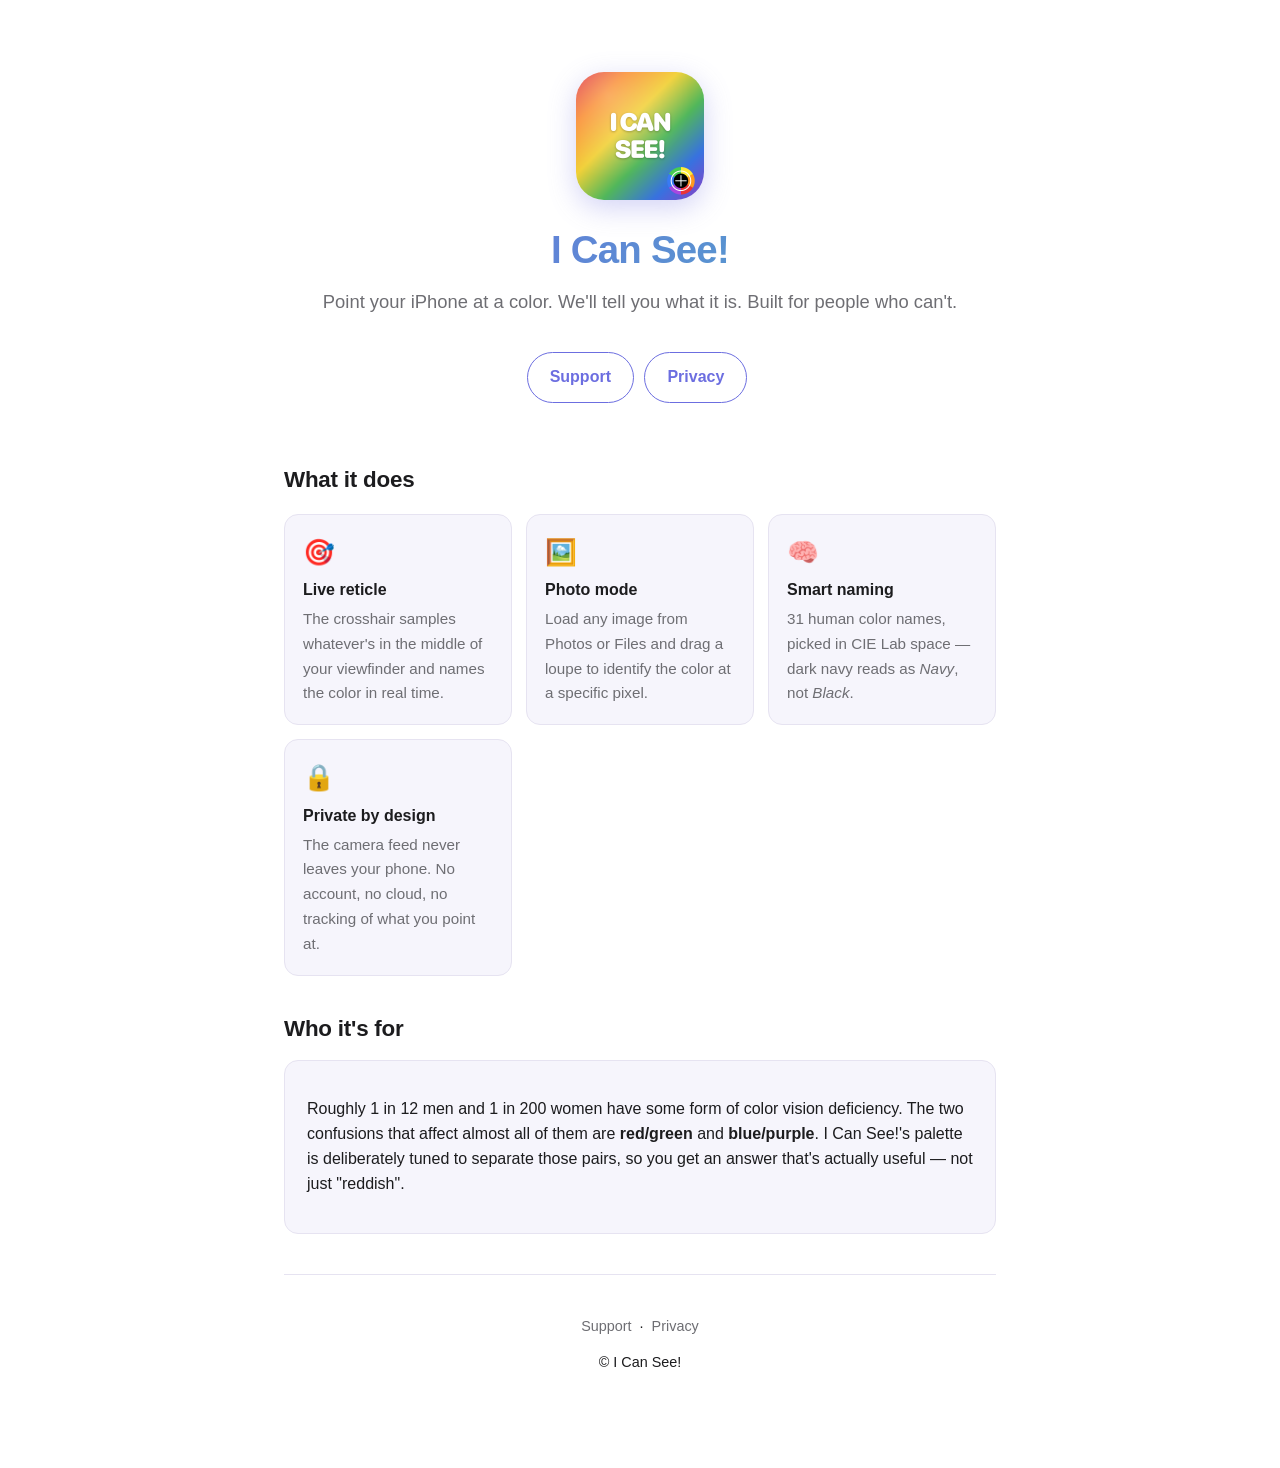
==== docs/index.html @ 4602d90d "Initial commit: I Can See! v1.0 A colorblind-friendly color identifier for iPhone. Live camera sampl" ====
<!DOCTYPE html>
<html lang="en">
<head>
<meta charset="UTF-8">
<meta name="viewport" content="width=device-width, initial-scale=1.0">
<title>I Can See!</title>
<meta name="description" content="A colorblind-friendly color identifier for iPhone. Aim your camera or load a photo — I Can See! names what you're looking at.">
<link rel="icon" href="icon.png">
<link rel="apple-touch-icon" href="icon.png">
<link rel="stylesheet" href="_shared.css">
</head>
<body>
<div class="wrap">

<header class="hero">
    <img class="icon" src="icon.png" alt="I Can See! app icon">
    <h1>I Can See!</h1>
    <p class="tagline">Point your iPhone at a color. We'll tell you what it is. Built for people who can't.</p>
    <p>
        <a class="cta secondary" href="support.html">Support</a>
        <a class="cta secondary" href="privacy.html">Privacy</a>
    </p>
</header>

<h2>What it does</h2>
<div class="features">
    <div class="feature"><span class="emoji">🎯</span><strong>Live reticle</strong><span>The crosshair samples whatever's in the middle of your viewfinder and names the color in real time.</span></div>
    <div class="feature"><span class="emoji">🖼️</span><strong>Photo mode</strong><span>Load any image from Photos or Files and drag a loupe to identify the color at a specific pixel.</span></div>
    <div class="feature"><span class="emoji">🧠</span><strong>Smart naming</strong><span>31 human color names, picked in CIE Lab space — dark navy reads as <em>Navy</em>, not <em>Black</em>.</span></div>
    <div class="feature"><span class="emoji">🔒</span><strong>Private by design</strong><span>The camera feed never leaves your phone. No account, no cloud, no tracking of what you point at.</span></div>
</div>

<h2>Who it's for</h2>
<div class="card">
    <p>
        Roughly 1 in 12 men and 1 in 200 women have some form of color vision deficiency. The two confusions that affect almost all of them are <strong>red/green</strong> and <strong>blue/purple</strong>. I Can See!'s palette is deliberately tuned to separate those pairs, so you get an answer that's actually useful &mdash; not just "reddish".
    </p>
</div>

<hr>
<footer>
    <p>
        <a href="support.html">Support</a> &nbsp;&middot;&nbsp;
        <a href="privacy.html">Privacy</a>
    </p>
    <p>&copy; I Can See!</p>
</footer>

</div>
</body>
</html>
---- docs/_shared.css ----
/* Shared stylesheet for I Am Mindful pages */
:root {
    --bg: #ffffff;
    --fg: #1c1c1e;
    --muted: #6e6e73;
    --accent: #6C6EE0;
    --accent-2: #4DA9C7;
    --card: #f6f5fc;
    --border: #e6e3f1;
}
@media (prefers-color-scheme: dark) {
    :root {
        --bg: #0f0d1a;
        --fg: #f5f5f7;
        --muted: #a8a3b8;
        --accent: #9B9AF0;
        --accent-2: #6FC5DD;
        --card: #181530;
        --border: #2a253f;
    }
}
* { box-sizing: border-box; }
html { scroll-behavior: smooth; }
body {
    margin: 0;
    font-family: -apple-system, BlinkMacSystemFont, "SF Pro Text", "Helvetica Neue", Helvetica, Arial, sans-serif;
    background: var(--bg);
    color: var(--fg);
    line-height: 1.55;
    -webkit-font-smoothing: antialiased;
}
.wrap {
    max-width: 760px;
    margin: 0 auto;
    padding: 48px 24px 80px;
}
header.hero {
    text-align: center;
    padding: 24px 0 8px;
}
header.hero img.icon {
    width: 128px;
    height: 128px;
    border-radius: 28px;
    box-shadow: 0 8px 28px rgba(108, 110, 224, 0.30);
    display: block;
    margin: 0 auto 20px;
}
h1 {
    font-size: 2.4rem;
    font-weight: 800;
    margin: 0 0 8px;
    letter-spacing: -0.02em;
    background: linear-gradient(120deg, var(--accent), var(--accent-2));
    -webkit-background-clip: text;
    background-clip: text;
    color: transparent;
}
h2 {
    font-size: 1.4rem;
    font-weight: 700;
    margin: 36px 0 12px;
    letter-spacing: -0.01em;
}
h3 {
    font-size: 1.05rem;
    font-weight: 700;
    margin: 24px 0 6px;
}
p, li { color: var(--fg); }
.tagline {
    font-size: 1.15rem;
    color: var(--muted);
    margin: 0 0 28px;
}
a {
    color: var(--accent);
    text-decoration: none;
}
a:hover { text-decoration: underline; }
.card {
    background: var(--card);
    border: 1px solid var(--border);
    border-radius: 14px;
    padding: 20px 22px;
    margin: 14px 0;
}
.cta {
    display: inline-block;
    background: var(--accent);
    color: white !important;
    padding: 12px 22px;
    border-radius: 999px;
    font-weight: 600;
    margin: 8px 6px 0 0;
}
.cta.secondary {
    background: transparent;
    color: var(--accent) !important;
    border: 1px solid var(--accent);
}
.cta:hover { text-decoration: none; opacity: 0.92; }
.features {
    display: grid;
    grid-template-columns: repeat(auto-fit, minmax(220px, 1fr));
    gap: 14px;
    margin: 16px 0;
}
.feature {
    background: var(--card);
    border: 1px solid var(--border);
    border-radius: 14px;
    padding: 18px;
}
.feature .emoji {
    font-size: 1.6rem;
    display: block;
    margin-bottom: 6px;
}
.feature strong { display: block; margin-bottom: 4px; }
.feature span { color: var(--muted); font-size: 0.95rem; }
ul { padding-left: 20px; }
li { margin: 6px 0; }
hr {
    border: 0;
    border-top: 1px solid var(--border);
    margin: 40px 0;
}
footer {
    color: var(--muted);
    font-size: 0.9rem;
    text-align: center;
    margin-top: 40px;
}
footer a { color: var(--muted); }
details.faq {
    background: var(--card);
    border: 1px solid var(--border);
    border-radius: 12px;
    padding: 14px 18px;
    margin: 10px 0;
}
details.faq[open] { background: var(--card); }
details.faq summary {
    cursor: pointer;
    font-weight: 600;
    list-style: none;
}
details.faq summary::-webkit-details-marker { display: none; }
details.faq summary::after {
    content: "+";
    float: right;
    color: var(--muted);
    font-weight: 400;
    transition: transform 0.15s ease;
}
details.faq[open] summary::after {
    content: "–";
}
details.faq p { margin: 10px 0 0; color: var(--muted); }
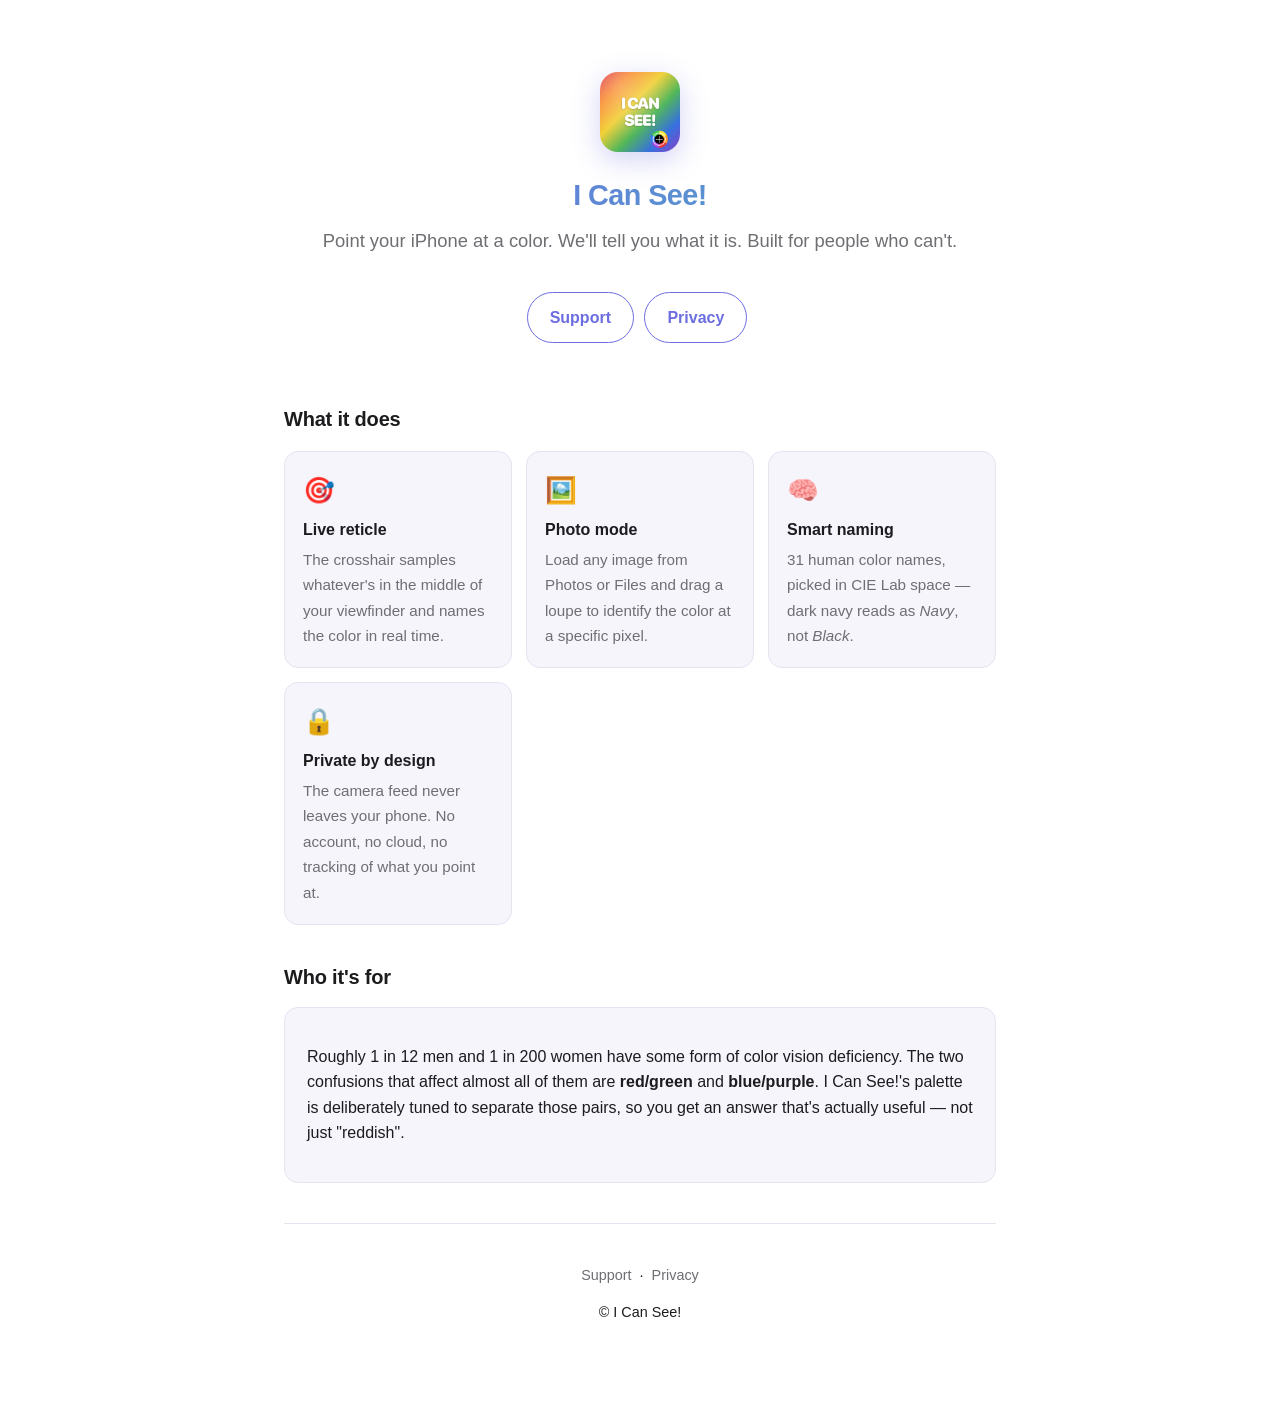
==== commit b35ad7d9: "Fix icon rendering: add inline styles as fallback" ====
--- a/docs/index.html
+++ b/docs/index.html
@@ -13,7 +13,7 @@
 <div class="wrap">
 
 <header class="hero">
-    <img class="icon" src="icon.png" alt="I Can See! app icon">
+    <img class="icon" src="icon.png" style="width:80px;height:80px;border-radius:18px;" alt="I Can See! app icon">
     <h1>I Can See!</h1>
     <p class="tagline">Point your iPhone at a color. We'll tell you what it is. Built for people who can't.</p>
     <p>
--- a/docs/_shared.css
+++ b/docs/_shared.css
@@ -26,7 +26,8 @@
     font-family: -apple-system, BlinkMacSystemFont, "SF Pro Text", "Helvetica Neue", Helvetica, Arial, sans-serif;
     background: var(--bg);
     color: var(--fg);
-    line-height: 1.55;
+    font-size: 16px;
+    line-height: 1.6;
     -webkit-font-smoothing: antialiased;
 }
 .wrap {
@@ -39,15 +40,16 @@
     padding: 24px 0 8px;
 }
 header.hero img.icon {
-    width: 128px;
-    height: 128px;
+    width: 80px;
+    height: 80px;
     border-radius: 28px;
     box-shadow: 0 8px 28px rgba(108, 110, 224, 0.30);
     display: block;
+    max-width: 80px;
     margin: 0 auto 20px;
 }
 h1 {
-    font-size: 2.4rem;
+    font-size: 1.8rem;
     font-weight: 800;
     margin: 0 0 8px;
     letter-spacing: -0.02em;
@@ -57,7 +59,7 @@
     color: transparent;
 }
 h2 {
-    font-size: 1.4rem;
+    font-size: 1.25rem;
     font-weight: 700;
     margin: 36px 0 12px;
     letter-spacing: -0.01em;
